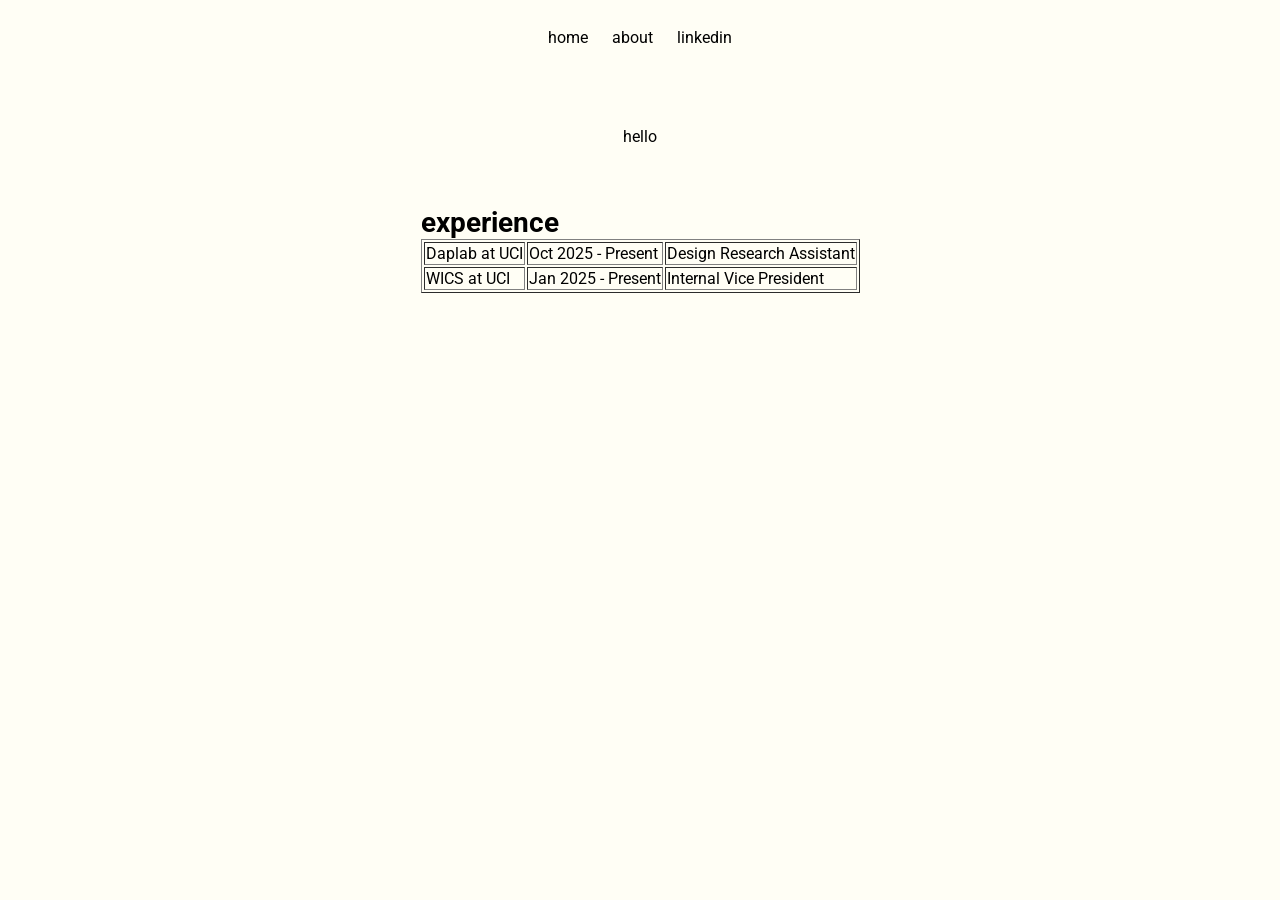
==== about.html @ 5cf0cfb7 "add read more button and sections to about page" ====
<!DOCTYPE html>
<html lang="en">
<head>
    <meta charset="UTF-8">
    <meta name="viewport" content="width=device-width, initial-scale=1.0">
    <title>About</title>
    <link rel="preconnect" href="https://fonts.googleapis.com">
<link rel="preconnect" href="https://fonts.gstatic.com" crossorigin>
<link href="https://fonts.googleapis.com/css2?family=Roboto:ital,wght@0,100..900;1,100..900&display=swap" rel="stylesheet">
    <link rel="stylesheet" href="app.css">
</head>
<body>
      <nav>
    <ul class="nav-links">
      <li><a href="index.html">home</a></li>
      <li><a href="about.html">about</a></li>
      <li><a href="www.linkedin.com/in/olivia-sismaet" target="_blank">linkedin</a></li>
    </ul>
  </nav>
  <section class="about-me">
    <p>
        hello
    </p>
  </section>
  <section class="experience">
    <h2>experience</h2>
  <table border="1" width="100%">
    <tbody>
    <tr>
      <td scope="row">Daplab at UCI</td>
      <td>Oct 2025 - Present</td>
      <td>Design Research Assistant</td>
    </tr>
    <tr>
      <td scope="row">WICS at UCI</td>
      <td>Jan 2025 - Present</td>
      <td>Internal Vice President</td>
    </tr>
    </tbody>
  </table>
  </section>
</body>
</html>
---- app.css ----
body {
  background-color: #FFFEF5;
  font-family: "Roboto", Verdana, sans-serif;
  display: flex;
  flex-direction: column;
  align-items: center;
  gap: 60px;
}
h1 {
  font-family: Garamond, Georgia, serif;
  font-size: 2.5rem;
  font-weight: 700; 
}

h2 {
  font-size: 1.75rem;
  font-weight: 700;
}

h3 {
  font-size: 1.5rem;
  font-weight: 700;
}

h1, h2, h3, p {
    margin: 0;
}

#hero-img {
  max-width: 40%;
  height: auto;
}

.hero {
  display: flex;
  flex-direction: column;
  justify-content: flex-start;
  align-items: center;
  gap: 10px;
  padding: 20px;
}

.projects { 
  display: flex;
  flex-direction: column;
  justify-content: left;
  align-items:start;
}

.nav-links {
  list-style-type: none;
  margin: 0;
  padding: 0;
  display: flex; 
  gap: 1.5rem;
  justify-content: center;
  padding: 20px
  
}
.nav-links a {
  color: black;
  text-decoration: none;
}

.nav-links a:hover {
    text-decoration: underline;
}

.phone-img {
  max-width: 15%;
  height: auto;
}

.project-card {
   display: flex; 
   width: 80%;
   background-color: #FFFEF5;
   padding: 20px;
   gap: 10px;
   border-radius: 10px;
   transition: transform 0.3s ease-in-out, color 0.3s ease-in-out;
}

.project-info {
    display: flex;
    flex-direction: column;
}

.project-info a {
  display: inline-block;
  color: black;
  text-decoration: none;
  text-align: center;
  padding: 0px;
  border-radius: 6px;
  border: 1px solid black;
}
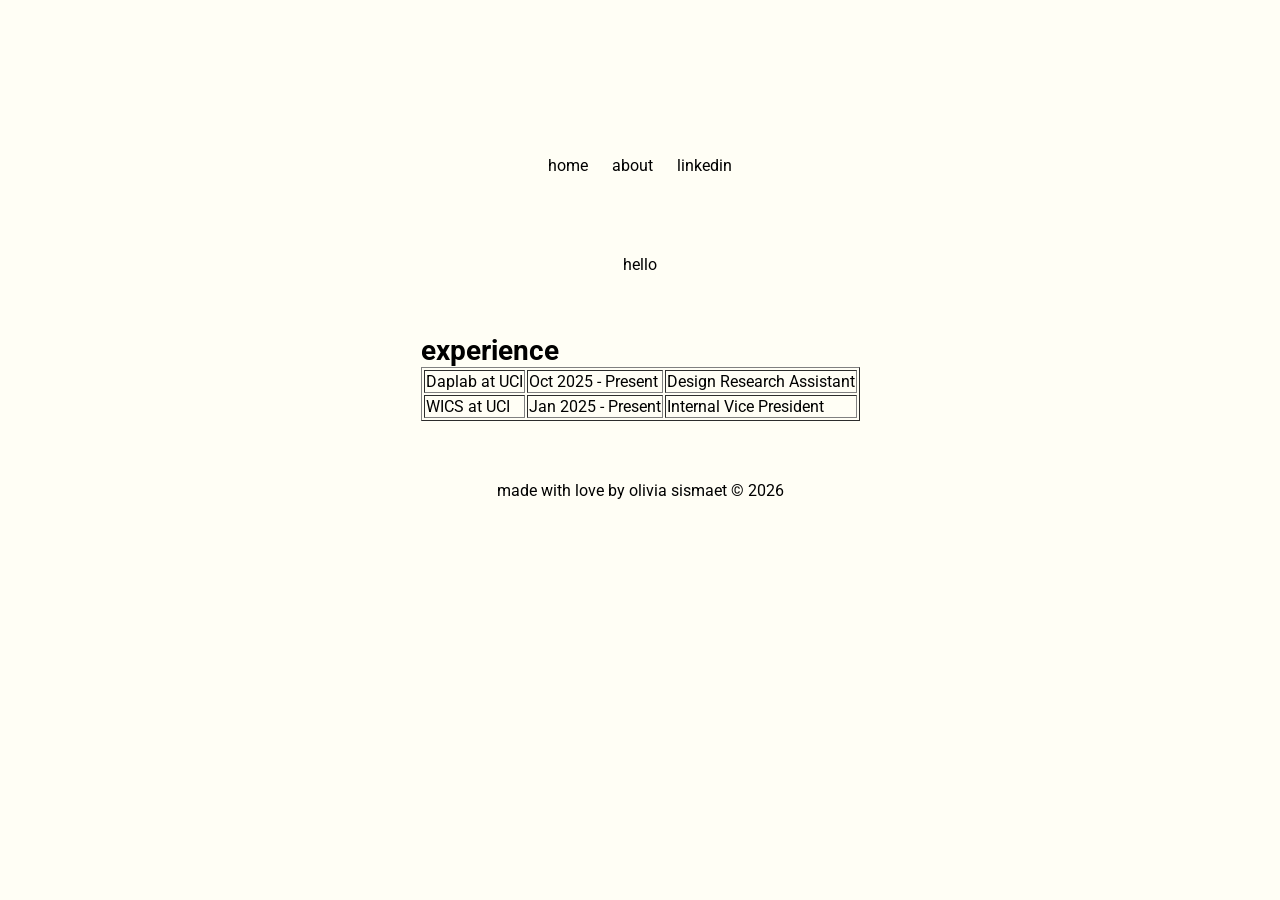
==== commit a5f1fd67: "fix buttons" ====
--- a/about.html
+++ b/about.html
@@ -39,5 +39,6 @@
     </tbody>
   </table>
   </section>
+  <footer>made with love by olivia sismaet © 2026</footer>
 </body>
 </html>
--- a/app.css
+++ b/app.css
@@ -5,6 +5,7 @@
   flex-direction: column;
   align-items: center;
   gap: 60px;
+  padding: 10%;
 }
 h1 {
   font-family: Garamond, Georgia, serif;
@@ -23,7 +24,7 @@
 }
 
 h1, h2, h3, p {
-    margin: 0;
+  margin: 0;
 }
 
 #hero-img {
@@ -63,7 +64,7 @@
 }
 
 .nav-links a:hover {
-    text-decoration: underline;
+  text-decoration: underline;
 }
 
 .phone-img {
@@ -78,12 +79,12 @@
    padding: 20px;
    gap: 10px;
    border-radius: 10px;
-   transition: transform 0.3s ease-in-out, color 0.3s ease-in-out;
 }
 
 .project-info {
-    display: flex;
-    flex-direction: column;
+  display: flex;
+  flex-direction: column;
+  gap: 5px;
 }
 
 .project-info a {
@@ -91,7 +92,16 @@
   color: black;
   text-decoration: none;
   text-align: center;
-  padding: 0px;
-  border-radius: 6px;
+  padding: 5px 10px;
+  border-radius: 100px;
   border: 1px solid black;
+  width: fit-content;
+}
+
+.project-info a:hover {
+  background-color: #e8e6d6;
+}
+
+.project-info a:active {
+  background-color: #cac8b7;
 }
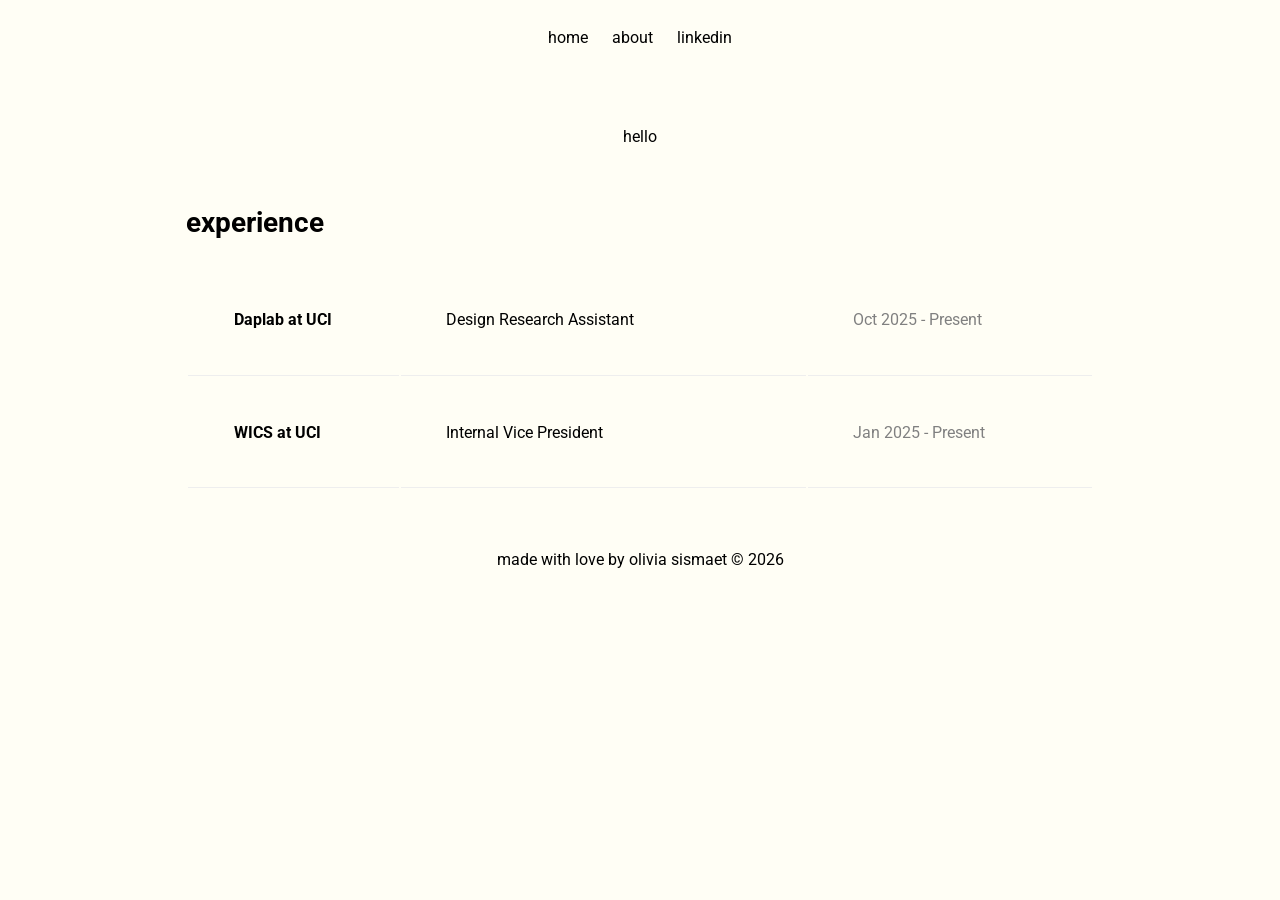
==== commit 0c2295a4: "styling experience table" ====
--- a/about.html
+++ b/about.html
@@ -24,17 +24,17 @@
   </section>
   <section class="experience">
     <h2>experience</h2>
-  <table border="1" width="100%">
+  <table>
     <tbody>
     <tr>
-      <td scope="row">Daplab at UCI</td>
-      <td>Oct 2025 - Present</td>
+      <td scope="row"><strong>Daplab at UCI</strong></td>
       <td>Design Research Assistant</td>
+      <td style="color: grey;">Oct 2025 - Present</td>
     </tr>
     <tr>
-      <td scope="row">WICS at UCI</td>
-      <td>Jan 2025 - Present</td>
+      <td scope="row"><strong>WICS at UCI</strong></td>
       <td>Internal Vice President</td>
+      <td style="color: grey;">Jan 2025 - Present</td>
     </tr>
     </tbody>
   </table>
--- a/app.css
+++ b/app.css
@@ -3,9 +3,10 @@
   font-family: "Roboto", Verdana, sans-serif;
   display: flex;
   flex-direction: column;
+  justify-content: flex-start;
   align-items: center;
   gap: 60px;
-  padding: 10%;
+  padding: 0% 10%;
 }
 h1 {
   font-family: Garamond, Georgia, serif;
@@ -77,14 +78,18 @@
    width: 80%;
    background-color: #FFFEF5;
    padding: 20px;
-   gap: 10px;
-   border-radius: 10px;
+   gap: 20px;
 }
 
 .project-info {
   display: flex;
   flex-direction: column;
-  gap: 5px;
+  justify-content: center;
+  gap: 10px;
+}
+
+.project-info p {
+  color:grey
 }
 
 .project-info a {
@@ -104,4 +109,30 @@
 
 .project-info a:active {
   background-color: #cac8b7;
-}+}
+
+footer {
+    padding-bottom: 5%;
+}
+
+.experience {
+  display: flex;
+  flex-direction: column;
+  justify-content: center;
+  width: 90%;
+  gap: 1.5rem;
+}
+table {
+  
+}
+
+tr {
+    border-bottom: 1px solid #dddddd;
+    padding: 10%;
+}
+
+td {
+    padding: 5%;
+    text-align: left;
+    border-bottom: 1px solid #eee;
+}
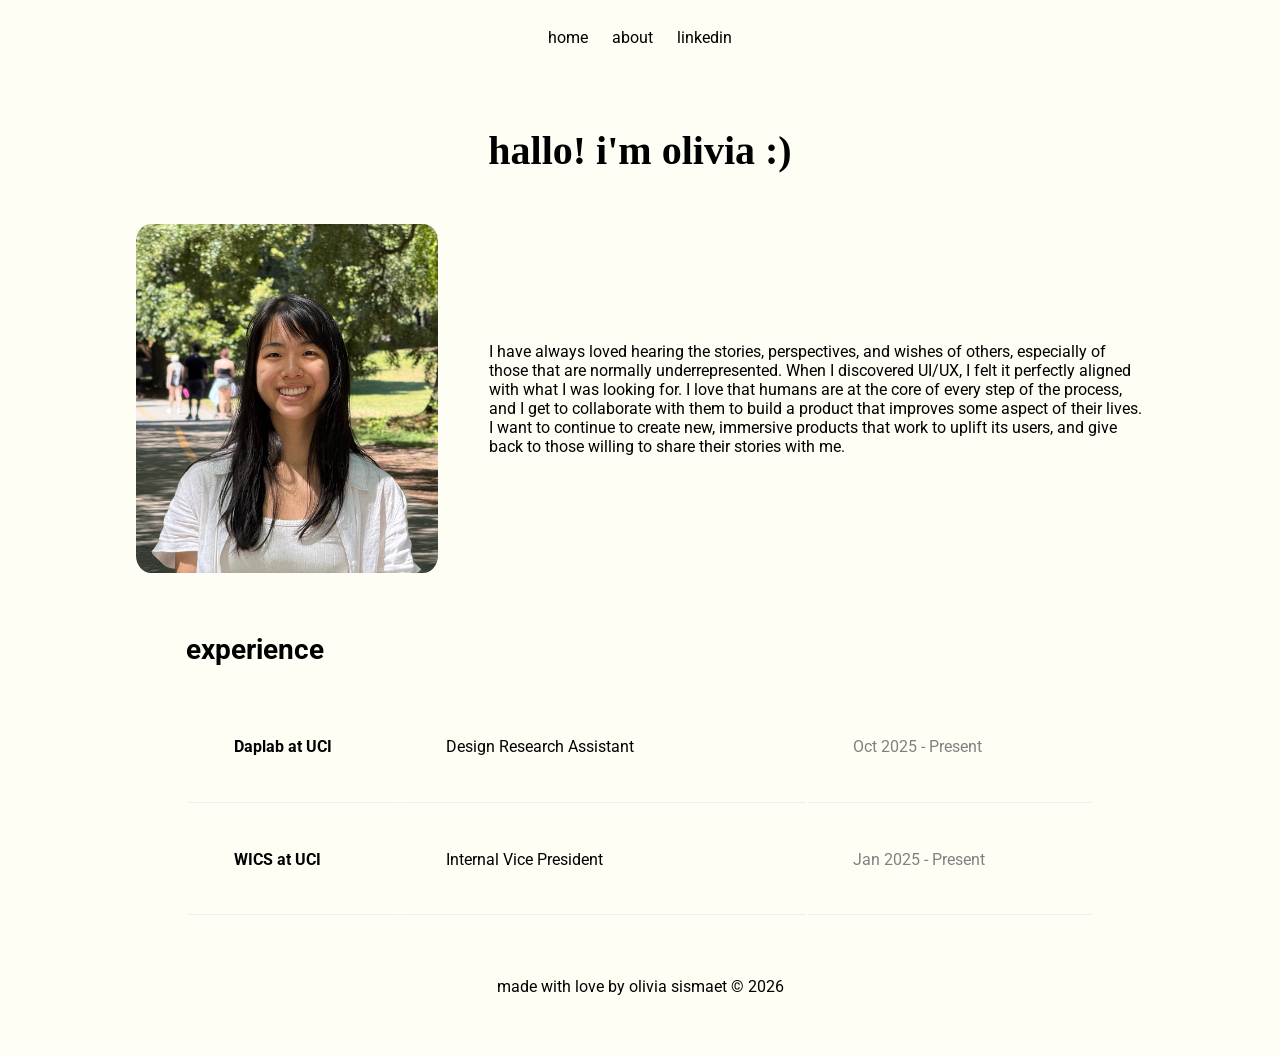
==== commit 3526a4f5: "added about me desc + headshot" ====
--- a/about.html
+++ b/about.html
@@ -17,10 +17,14 @@
       <li><a href="www.linkedin.com/in/olivia-sismaet" target="_blank">linkedin</a></li>
     </ul>
   </nav>
-  <section class="about-me">
-    <p>
-        hello
-    </p>
+  <section id="about-me">
+    <h1>hallo! i'm olivia :)</h1>
+    <section id="olivia-info">
+        <img id="headshot" src="olivia.jpg" alt="olivia sismaet">
+        <div id="description">
+            <p class="card-text">I have always loved hearing the stories, perspectives, and wishes of others, especially of those that are normally underrepresented. When I discovered UI/UX, I felt it perfectly aligned with what I was looking for. I love that humans are at the core of every step of the process, and I get to collaborate with them to build a product that improves some aspect of their lives. I want to continue to create new, immersive products that work to uplift its users, and give back to those willing to share their stories with me. </p>
+        </div>
+    </section>
   </section>
   <section class="experience">
     <h2>experience</h2>
--- a/app.css
+++ b/app.css
@@ -122,9 +122,6 @@
   width: 90%;
   gap: 1.5rem;
 }
-table {
-  
-}
 
 tr {
     border-bottom: 1px solid #dddddd;
@@ -136,3 +133,24 @@
     text-align: left;
     border-bottom: 1px solid #eee;
 }
+
+#about-me {
+    display: flex;
+    flex-direction: column;
+    align-items: center;
+}
+
+#headshot {
+  max-width: 30%;
+  height: auto;
+  border-radius: 5%;
+}
+
+#olivia-info {
+    display: flex;
+    gap: 5%;
+    justify-content: center;
+    align-items: center;
+    margin-top: 5%;
+}
+
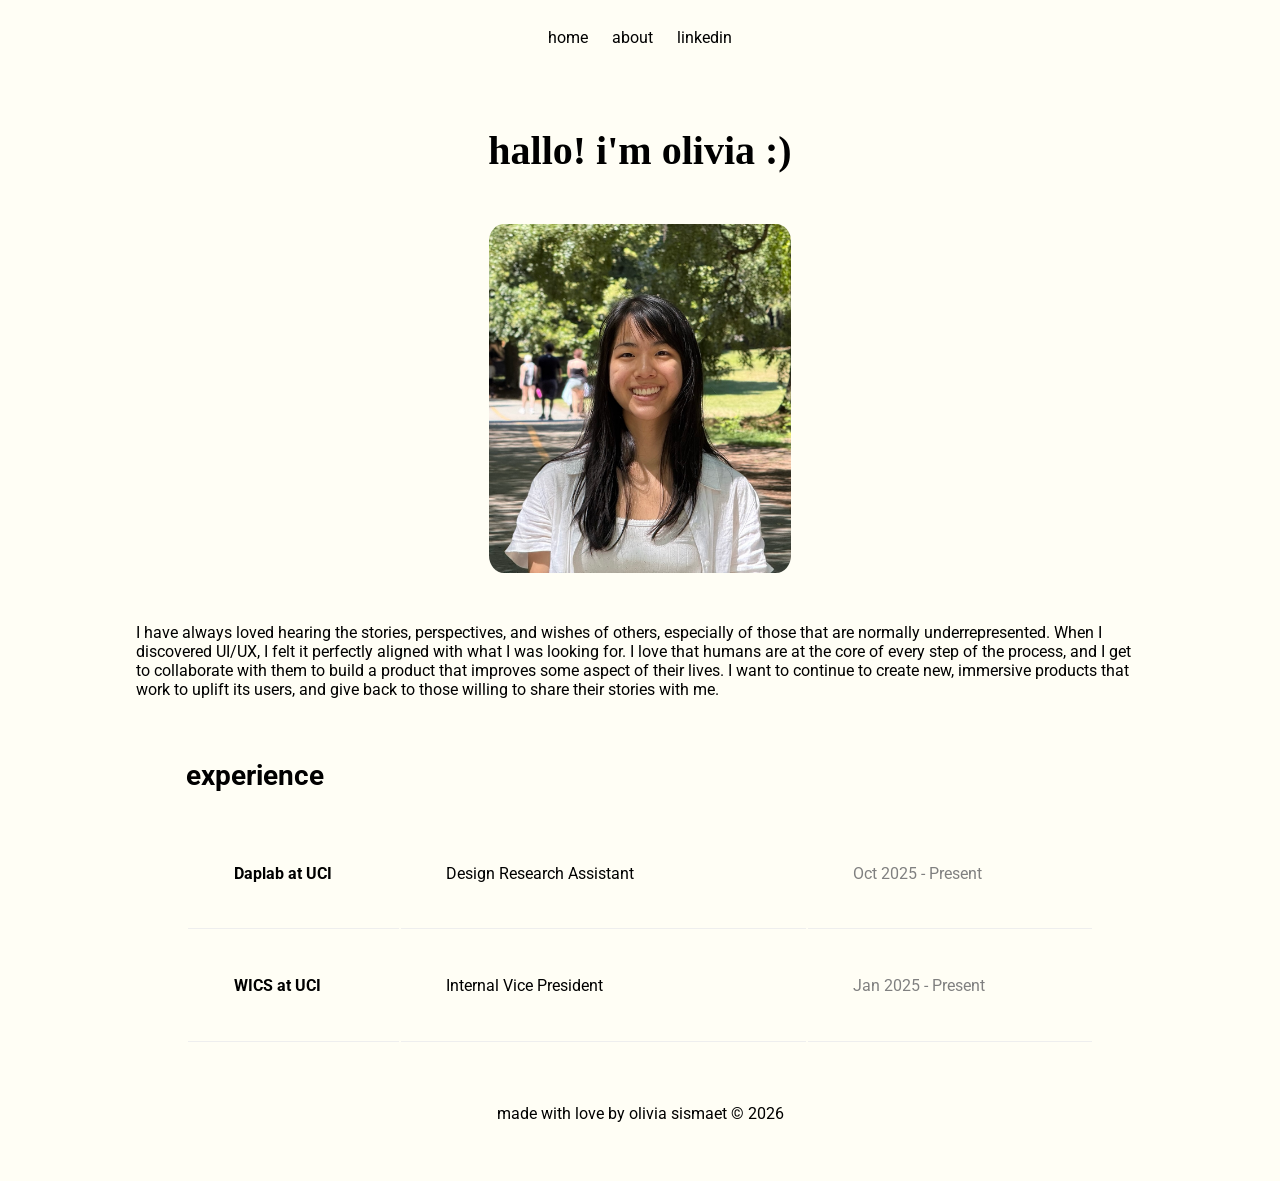
==== commit f22351b1: "changed order of about page" ====
--- a/about.html
+++ b/about.html
@@ -19,8 +19,9 @@
   </nav>
   <section id="about-me">
     <h1>hallo! i'm olivia :)</h1>
+    <img id="headshot" src="olivia.jpg" alt="olivia sismaet">
     <section id="olivia-info">
-        <img id="headshot" src="olivia.jpg" alt="olivia sismaet">
+        
         <div id="description">
             <p class="card-text">I have always loved hearing the stories, perspectives, and wishes of others, especially of those that are normally underrepresented. When I discovered UI/UX, I felt it perfectly aligned with what I was looking for. I love that humans are at the core of every step of the process, and I get to collaborate with them to build a product that improves some aspect of their lives. I want to continue to create new, immersive products that work to uplift its users, and give back to those willing to share their stories with me. </p>
         </div>
--- a/app.css
+++ b/app.css
@@ -144,6 +144,7 @@
   max-width: 30%;
   height: auto;
   border-radius: 5%;
+  margin-top: 5%;
 }
 
 #olivia-info {
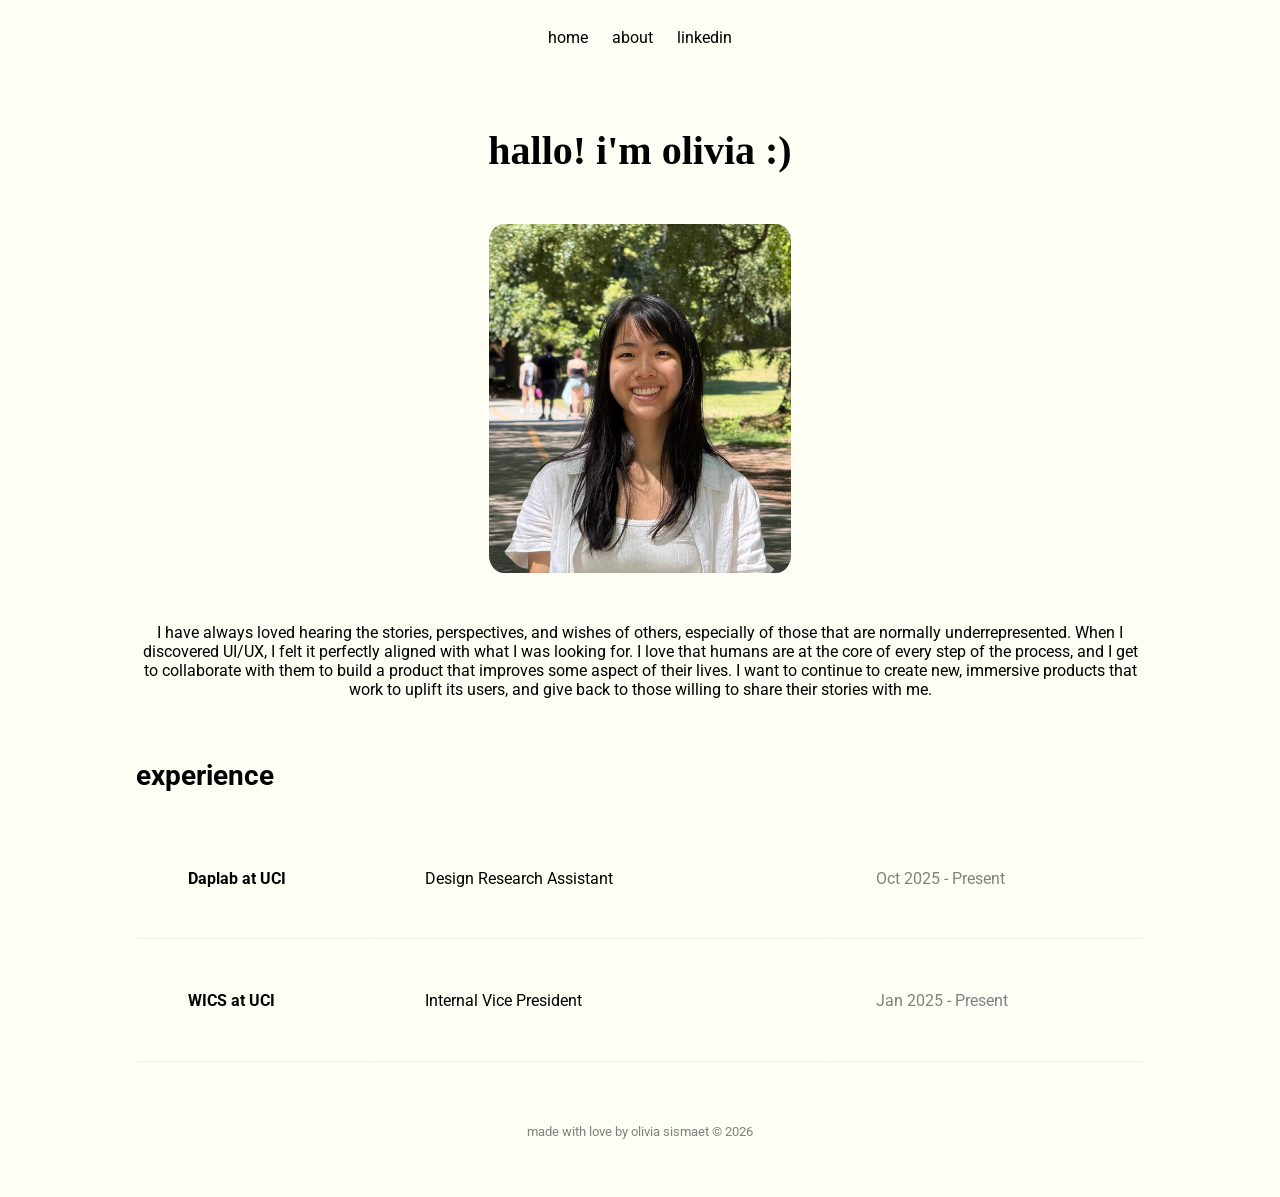
==== commit a1bfe527: "fix padding and w3c issues" ====
--- a/about.html
+++ b/about.html
@@ -17,27 +17,27 @@
       <li><a href="www.linkedin.com/in/olivia-sismaet" target="_blank">linkedin</a></li>
     </ul>
   </nav>
-  <section id="about-me">
+  <div id="about-me">
     <h1>hallo! i'm olivia :)</h1>
     <img id="headshot" src="olivia.jpg" alt="olivia sismaet">
-    <section id="olivia-info">
+    <div id="olivia-info">
         
         <div id="description">
-            <p class="card-text">I have always loved hearing the stories, perspectives, and wishes of others, especially of those that are normally underrepresented. When I discovered UI/UX, I felt it perfectly aligned with what I was looking for. I love that humans are at the core of every step of the process, and I get to collaborate with them to build a product that improves some aspect of their lives. I want to continue to create new, immersive products that work to uplift its users, and give back to those willing to share their stories with me. </p>
+            <p id="card-text">I have always loved hearing the stories, perspectives, and wishes of others, especially of those that are normally underrepresented. When I discovered UI/UX, I felt it perfectly aligned with what I was looking for. I love that humans are at the core of every step of the process, and I get to collaborate with them to build a product that improves some aspect of their lives. I want to continue to create new, immersive products that work to uplift its users, and give back to those willing to share their stories with me. </p>
         </div>
-    </section>
-  </section>
+    </div>
+</div>
   <section class="experience">
     <h2>experience</h2>
   <table>
     <tbody>
     <tr>
-      <td scope="row"><strong>Daplab at UCI</strong></td>
+      <td><strong>Daplab at UCI</strong></td>
       <td>Design Research Assistant</td>
       <td style="color: grey;">Oct 2025 - Present</td>
     </tr>
     <tr>
-      <td scope="row"><strong>WICS at UCI</strong></td>
+      <td><strong>WICS at UCI</strong></td>
       <td>Internal Vice President</td>
       <td style="color: grey;">Jan 2025 - Present</td>
     </tr>
--- a/app.css
+++ b/app.css
@@ -26,6 +26,10 @@
 
 h1, h2, h3, p {
   margin: 0;
+}
+
+p {
+    font-size: 1.0rem;
 }
 
 #hero-img {
@@ -113,13 +117,15 @@
 
 footer {
     padding-bottom: 5%;
+    font-size: 0.8rem;
+    color: gray;
 }
 
 .experience {
   display: flex;
   flex-direction: column;
   justify-content: center;
-  width: 90%;
+  width: 100%;
   gap: 1.5rem;
 }
 
@@ -155,3 +161,6 @@
     margin-top: 5%;
 }
 
+#card-text {
+    text-align: center;
+}
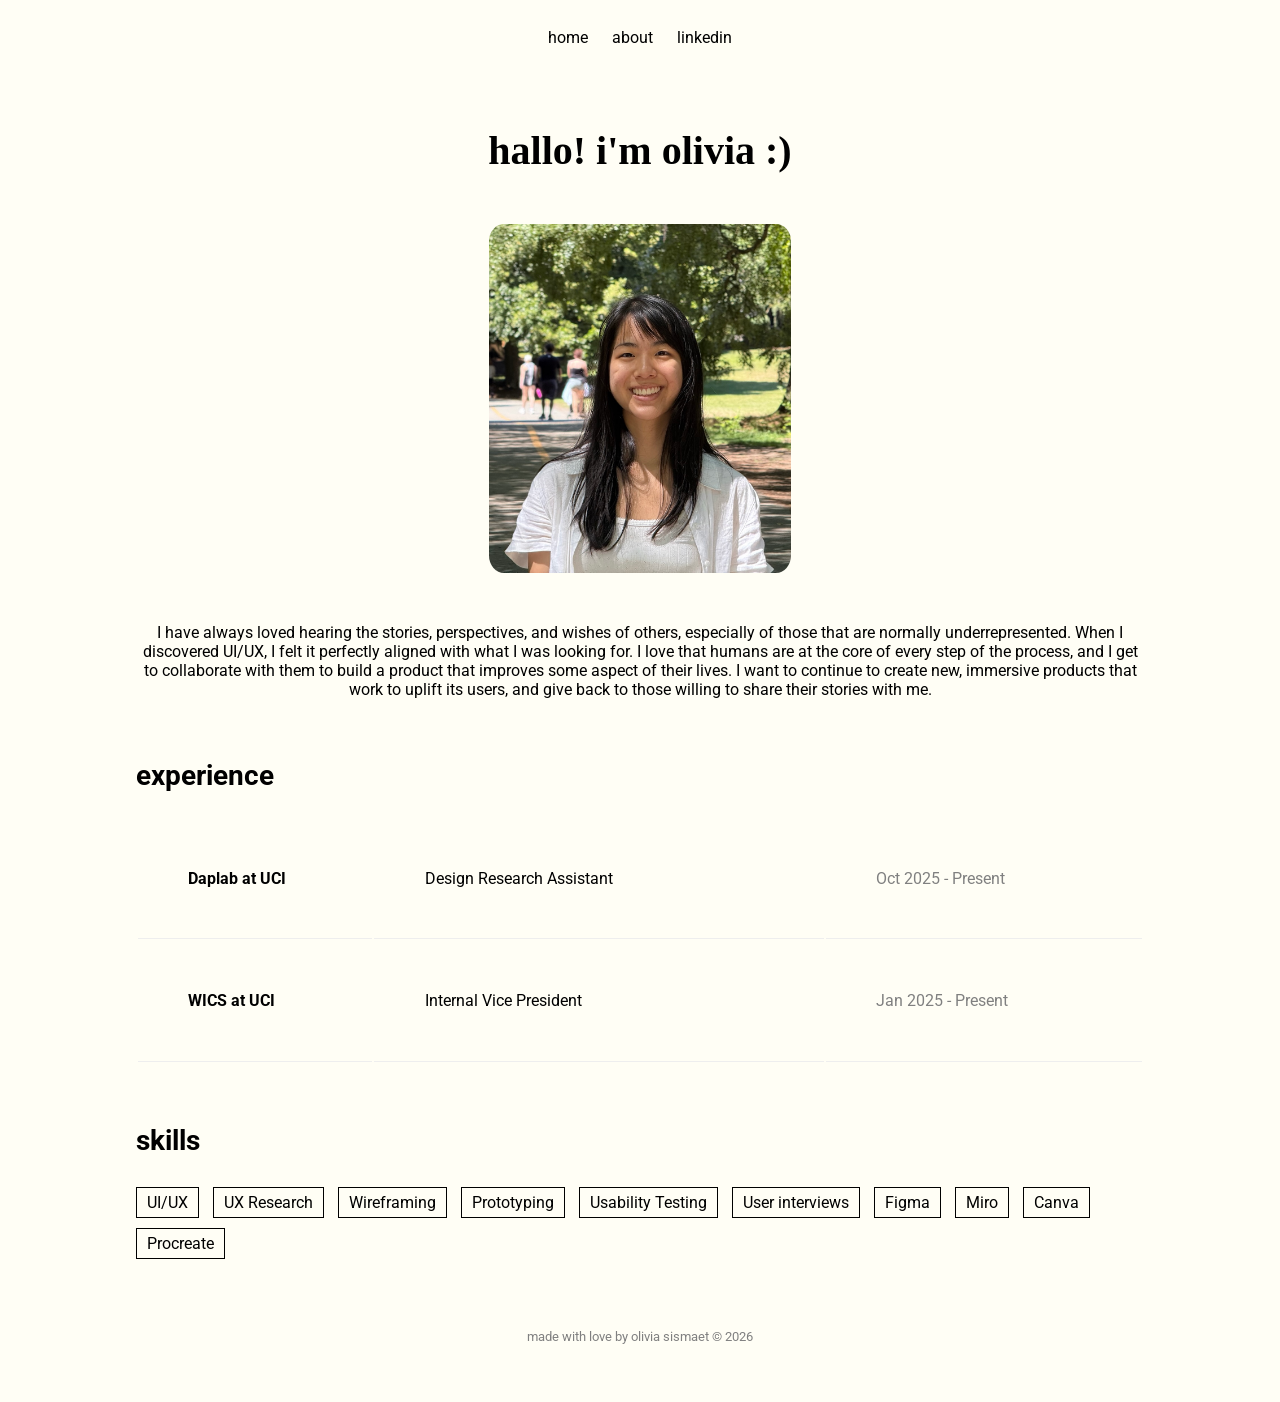
==== commit acc97289: "added skills to the about section" ====
--- a/about.html
+++ b/about.html
@@ -1,13 +1,20 @@
 <!DOCTYPE html>
 <html lang="en">
+
+<!--
+WRITTEN BY: Olivia Sismaet
+EMAIL: osismaet@uci.edu
+-->
+
 <head>
     <meta charset="UTF-8">
     <meta name="viewport" content="width=device-width, initial-scale=1.0">
     <title>About</title>
     <link rel="preconnect" href="https://fonts.googleapis.com">
-<link rel="preconnect" href="https://fonts.gstatic.com" crossorigin>
-<link href="https://fonts.googleapis.com/css2?family=Roboto:ital,wght@0,100..900;1,100..900&display=swap" rel="stylesheet">
+    <link rel="preconnect" href="https://fonts.gstatic.com" crossorigin>
+    <link href="https://fonts.googleapis.com/css2?family=Roboto:ital,wght@0,100..900;1,100..900&display=swap" rel="stylesheet">
     <link rel="stylesheet" href="app.css">
+    <link rel="icon" type="image/png" href="favicon.png">
 </head>
 <body>
       <nav>
@@ -21,7 +28,6 @@
     <h1>hallo! i'm olivia :)</h1>
     <img id="headshot" src="olivia.jpg" alt="olivia sismaet">
     <div id="olivia-info">
-        
         <div id="description">
             <p id="card-text">I have always loved hearing the stories, perspectives, and wishes of others, especially of those that are normally underrepresented. When I discovered UI/UX, I felt it perfectly aligned with what I was looking for. I love that humans are at the core of every step of the process, and I get to collaborate with them to build a product that improves some aspect of their lives. I want to continue to create new, immersive products that work to uplift its users, and give back to those willing to share their stories with me. </p>
         </div>
@@ -44,6 +50,21 @@
     </tbody>
   </table>
   </section>
+  <div>
+    <section id="skills">
+      <h2>skills</h2>
+      <p class="skill">UI/UX</p>
+      <p class="skill">UX Research</p>
+      <p class="skill">Wireframing</p>
+      <p class="skill">Prototyping</p>
+      <p class="skill">Usability Testing</p>
+      <p class="skill">User interviews</p>
+      <p class="skill">Figma</p>
+      <p class="skill">Miro</p>
+      <p class="skill">Canva</p>
+      <p class="skill">Procreate</p>
+    </section>
+  </div>
   <footer>made with love by olivia sismaet © 2026</footer>
 </body>
 </html>
--- a/app.css
+++ b/app.css
@@ -12,6 +12,7 @@
   font-family: Garamond, Georgia, serif;
   font-size: 2.5rem;
   font-weight: 700; 
+  text-align: center; 
 }
 
 h2 {
@@ -44,6 +45,10 @@
   align-items: center;
   gap: 10px;
   padding: 20px;
+}
+
+.hero p {
+  text-align: center;
 }
 
 .projects { 
@@ -72,6 +77,11 @@
   text-decoration: underline;
 }
 
+.nav-links a:active {
+  text-decoration: underline;
+  color: grey;
+}
+
 .phone-img {
   max-width: 15%;
   height: auto;
@@ -163,4 +173,36 @@
 
 #card-text {
     text-align: center;
+}
+
+.skill {
+  border: 1px solid black; 
+  padding: 5px 10px;
+  display: inline-block;
+  margin-right: 10px;
+  margin-bottom: 10px;
+}
+
+#skills h2 {
+  margin-bottom: 3%;
+}
+
+
+@media (max-width: 767px) {
+  .project-card {
+    flex-direction: column;
+    justify-content: center;
+    align-items: center;
+  }
+
+  .project-card img {
+    max-width: 50%;
+    height: auto;
+  }
+  
+  #hero-img {
+  max-width: 80%;
+  height: auto;
+}
+
 }
